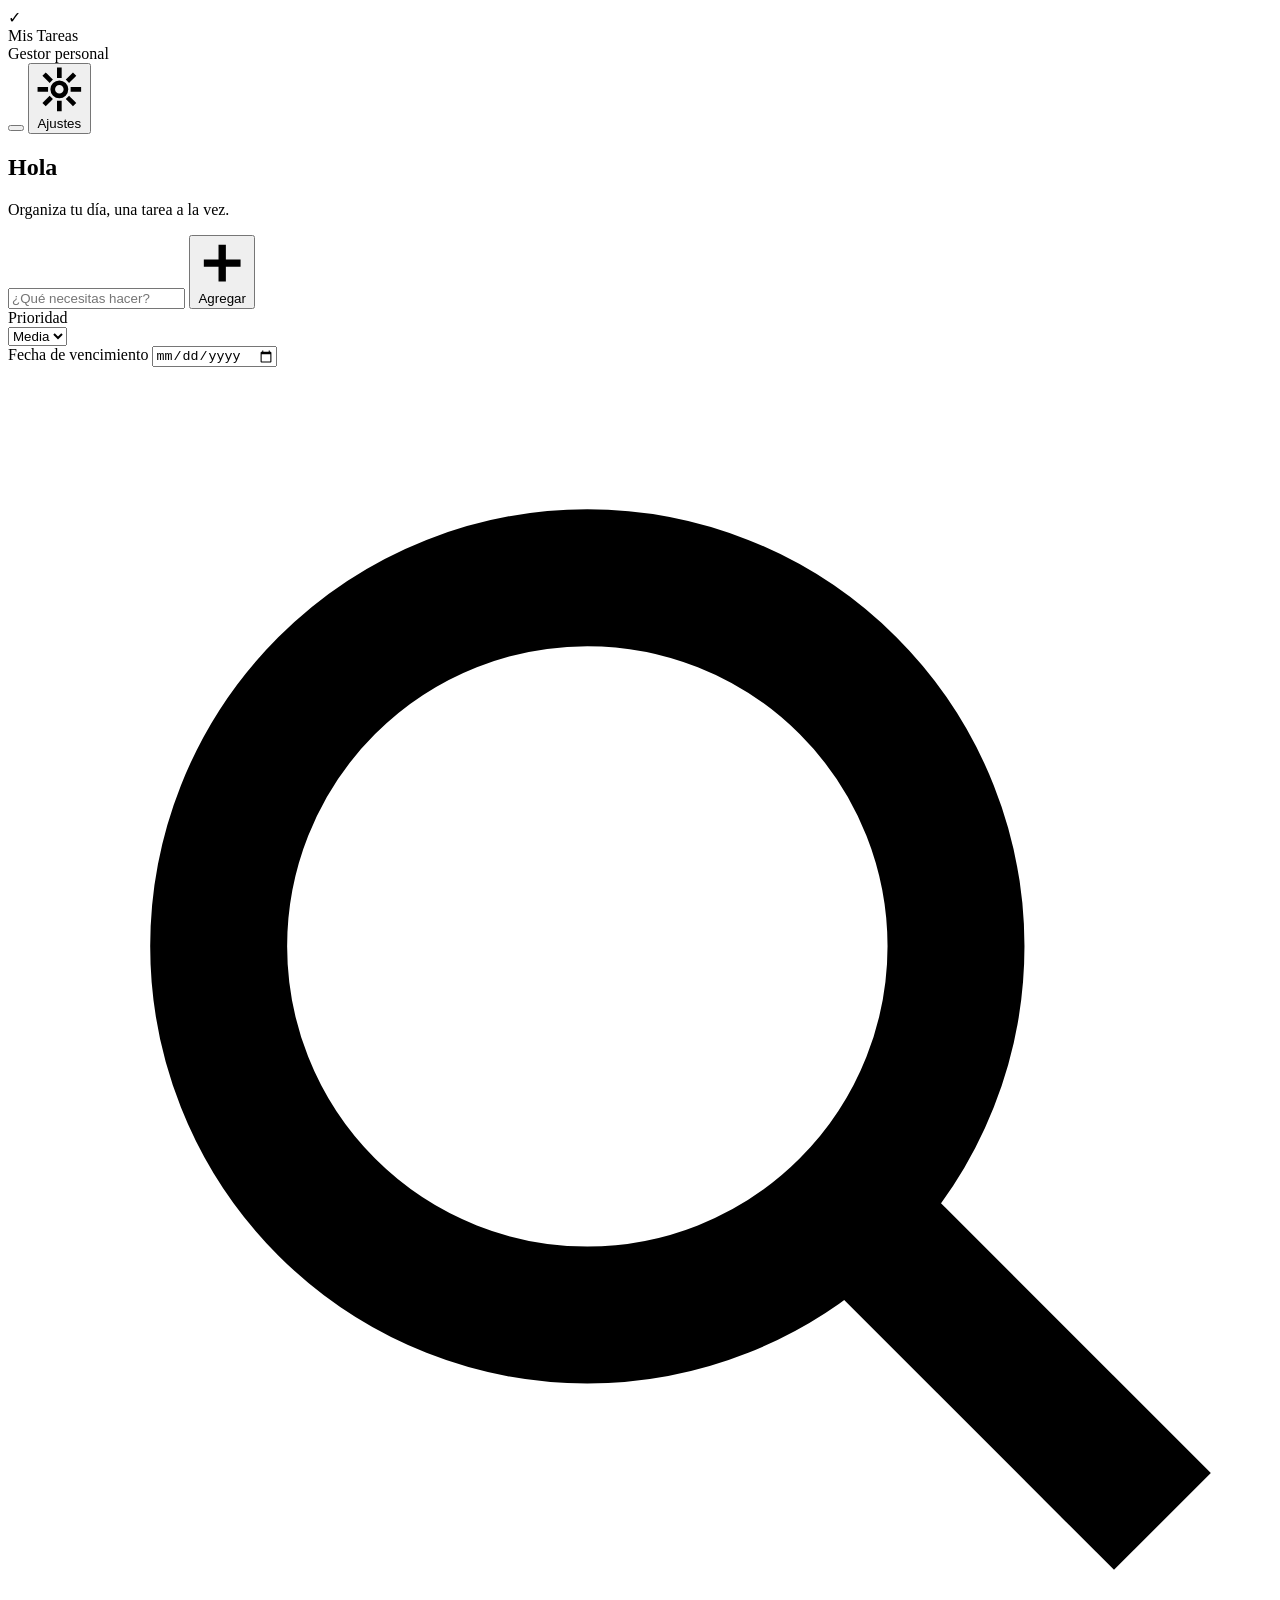
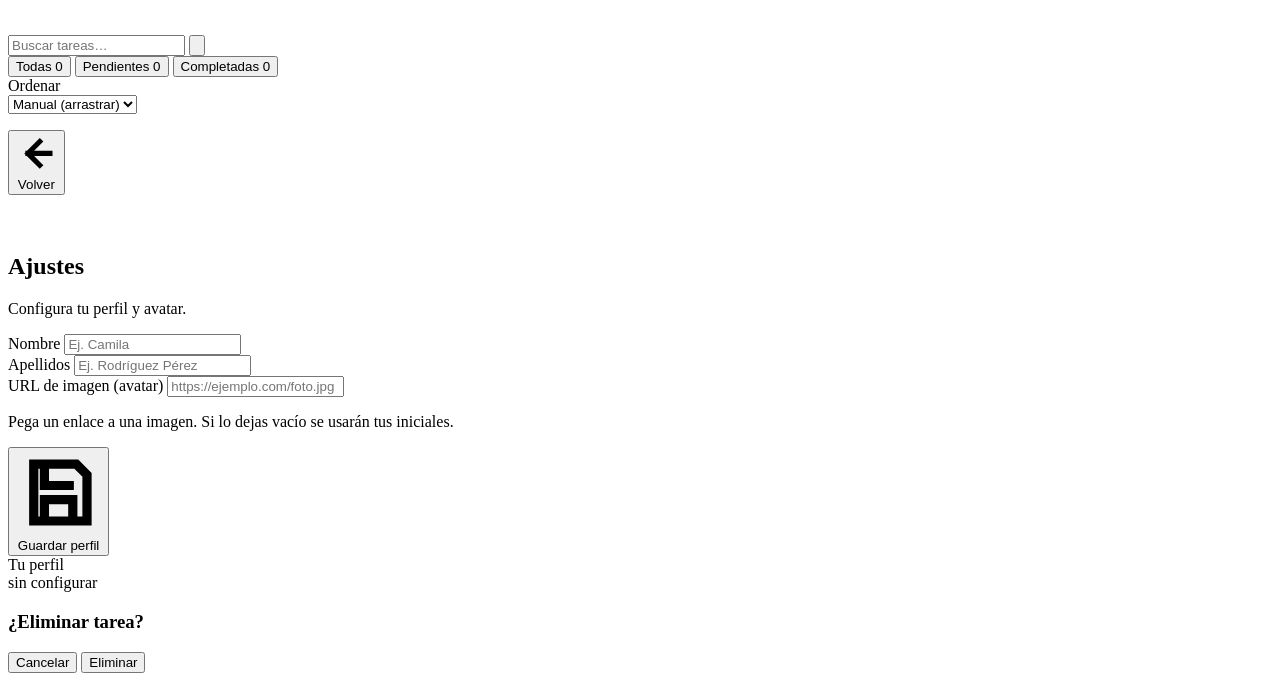
==== index.html @ 5e2b117a "Importar versión inicial del gestor (pre-refactor)" ====
<!DOCTYPE html>
<html lang="es">
<head>
<meta charset="UTF-8">
<meta name="viewport" content="width=device-width, initial-scale=1.0">
<title>Mis Tareas</title>
<link rel="preconnect" href="https://fonts.googleapis.com">
<link rel="preconnect" href="https://fonts.gstatic.com" crossorigin>
<link href="https://fonts.googleapis.com/css2?family=Archivo:wght@400;500;600;700;800;900&family=Space+Mono:wght@400;700&display=swap" rel="stylesheet">
<link rel="stylesheet" href="styles.css">
</head>
<body>
  <div class="shell">

    <!-- ============ CABECERA ============ -->
    <header class="topbar parallax" data-speed="0.015">
      <div class="brand">
        <div class="brand__mark">✓</div>
        <div>
          <div class="brand__title">Mis Tareas</div>
          <div class="brand__sub">Gestor personal</div>
        </div>
      </div>
      <button class="icon-btn" id="themeBtn" aria-label="Cambiar tema"></button>
      <button class="icon-btn" id="settingsBtn" aria-label="Ajustes">
        <svg viewBox="0 0 24 24" fill="none" stroke="currentColor" stroke-width="2.4" stroke-linecap="square"><circle cx="12" cy="12" r="3.4"/><path d="M12 2v3M12 19v3M2 12h3M19 12h3M5 5l2 2M17 17l2 2M19 5l-2 2M7 17l-2 2"/></svg>
        <span>Ajustes</span>
      </button>
      <a href="#" class="avatar" id="avatarBtn" aria-label="Ir a ajustes de perfil"></a>
    </header>

    <!-- ============ VISTA: TAREAS ============ -->
    <main class="view is-active" data-view="tareas">

      <section class="section-head parallax" data-speed="0.02">
        <h2>Hola<span id="greetName"></span></h2>
        <p>Organiza tu día, una tarea a la vez.</p>
      </section>

      <!-- Crear tarea -->
      <form class="panel creator parallax" id="creatorForm" data-speed="0.03" autocomplete="off">
        <div class="creator__row">
          <input class="field" id="newTask" type="text" placeholder="¿Qué necesitas hacer?" aria-label="Nueva tarea" maxlength="160">
          <button type="submit" class="btn btn--primary">
            <svg viewBox="0 0 24 24" fill="none" stroke="currentColor" stroke-width="3.5" stroke-linecap="square"><path d="M12 5v14M5 12h14"/></svg>
            Agregar
          </button>
        </div>
        <div class="creator__opts">
          <div class="opt">
            <label class="label" for="newPrio">Prioridad</label>
            <div class="select-wrap">
              <select class="field field--sm" id="newPrio">
                <option value="alta">Alta</option>
                <option value="media" selected>Media</option>
                <option value="baja">Baja</option>
              </select>
            </div>
          </div>
          <div class="opt">
            <label class="label" for="newDue">Fecha de vencimiento</label>
            <input class="field field--sm" id="newDue" type="date" aria-label="Fecha de vencimiento">
          </div>
        </div>
      </form>

      <!-- Búsqueda -->
      <div class="searchbar parallax" id="searchbar" data-speed="0.022">
        <svg viewBox="0 0 24 24" fill="none" stroke="currentColor" stroke-width="2.6" stroke-linecap="square"><circle cx="11" cy="11" r="7"/><path d="M21 21l-4.5-4.5"/></svg>
        <input class="field" id="search" type="text" placeholder="Buscar tareas…" aria-label="Buscar tareas">
        <button class="searchbar__clear" id="searchClear" type="button" aria-label="Limpiar búsqueda">
          <svg viewBox="0 0 24 24" fill="none" stroke="currentColor" stroke-width="3" stroke-linecap="square"><path d="M6 6l12 12M18 6L6 18"/></svg>
        </button>
      </div>

      <!-- Filtros + orden + contador -->
      <div class="toolbar parallax" data-speed="0.025">
        <div class="filters" role="group" aria-label="Filtrar tareas">
          <button class="chip" data-filter="todas">Todas <span class="chip__count" id="cTodas">0</span></button>
          <button class="chip" data-filter="pendientes">Pendientes <span class="chip__count" id="cPend">0</span></button>
          <button class="chip" data-filter="completadas">Completadas <span class="chip__count" id="cDone">0</span></button>
        </div>
        <div class="toolbar__end">
          <div class="sort-wrap">
            <label class="label" for="sort">Ordenar</label>
            <div class="select-wrap">
              <select class="field" id="sort">
                <option value="manual">Manual (arrastrar)</option>
                <option value="due">Vencimiento</option>
                <option value="priority">Prioridad</option>
                <option value="created">Más recientes</option>
                <option value="alpha">A–Z</option>
              </select>
            </div>
          </div>
          <div class="counter" id="counter"></div>
        </div>
      </div>

      <!-- Lista -->
      <ul class="list" id="list"></ul>

      <!-- Estado vacío -->
      <div class="panel empty parallax" id="empty" data-speed="0.03" hidden>
        <div class="empty__icon">
          <svg viewBox="0 0 24 24" fill="none" stroke="currentColor" stroke-width="2.4" stroke-linecap="square" stroke-linejoin="round"><path d="M3 8l9-5 9 5v8l-9 5-9-5V8z"/><path d="M3 8l9 5 9-5M12 13v8"/></svg>
        </div>
        <div class="empty__title">Sin tareas</div>
        <div class="empty__text" id="emptyText">No tienes tareas todavía. ¡Crea la primera!</div>
      </div>
    </main>

    <!-- ============ VISTA: SETTINGS ============ -->
    <section class="view" data-view="settings">
      <button class="icon-btn" id="backBtn" style="margin-bottom:2.4rem">
        <svg viewBox="0 0 24 24" fill="none" stroke="currentColor" stroke-width="3" stroke-linecap="square"><path d="M14 5l-7 7 7 7M7 12h13"/></svg>
        <span>Volver</span>
      </button>

      <div class="section-head parallax" data-speed="0.02">
        <h2>Ajustes</h2>
        <p>Configura tu perfil y avatar.</p>
      </div>

      <div class="settings-grid">
        <form class="panel form parallax" id="profileForm" data-speed="0.03" autocomplete="off">
          <div class="form__group">
            <label class="label" for="fNombre">Nombre</label>
            <input class="field" id="fNombre" type="text" placeholder="Ej. Camila" maxlength="40">
          </div>
          <div class="form__group">
            <label class="label" for="fApellidos">Apellidos</label>
            <input class="field" id="fApellidos" type="text" placeholder="Ej. Rodríguez Pérez" maxlength="60">
          </div>
          <div class="form__group">
            <label class="label" for="fAvatar">URL de imagen (avatar)</label>
            <input class="field" id="fAvatar" type="url" placeholder="https://ejemplo.com/foto.jpg">
            <p class="help">Pega un enlace a una imagen. Si lo dejas vacío se usarán tus iniciales.</p>
          </div>
          <div class="form__actions">
            <button type="submit" class="btn btn--primary">
              <svg viewBox="0 0 24 24" fill="none" stroke="currentColor" stroke-width="2.6" stroke-linecap="square"><path d="M5 4h12l3 3v13H5zM8 4v6h7M8 20v-6h8v6"/></svg>
              Guardar perfil
            </button>
          </div>
        </form>

        <aside class="panel preview-card parallax" data-speed="0.045">
          <div class="avatar-lg" id="pvAvatar"></div>
          <div class="pv-name" id="pvName">Tu perfil</div>
          <div class="pv-tag" id="pvTag">sin configurar</div>
        </aside>
      </div>
    </section>
  </div>

  <!-- ============ TOASTS ============ -->
  <div class="toasts" id="toasts" aria-live="polite"></div>

  <!-- ============ MODAL ELIMINAR ============ -->
  <div class="modal-bg" id="modal" role="dialog" aria-modal="true" aria-labelledby="modalTitle">
    <div class="modal">
      <h3 id="modalTitle">¿Eliminar tarea?</h3>
      <p id="modalText"></p>
      <div class="modal__actions">
        <button class="btn btn--ghost" id="modalCancel">Cancelar</button>
        <button class="btn btn--danger" id="modalConfirm">Eliminar</button>
      </div>
    </div>
  </div>

  <script src="app.js"></script>
</body>
</html>
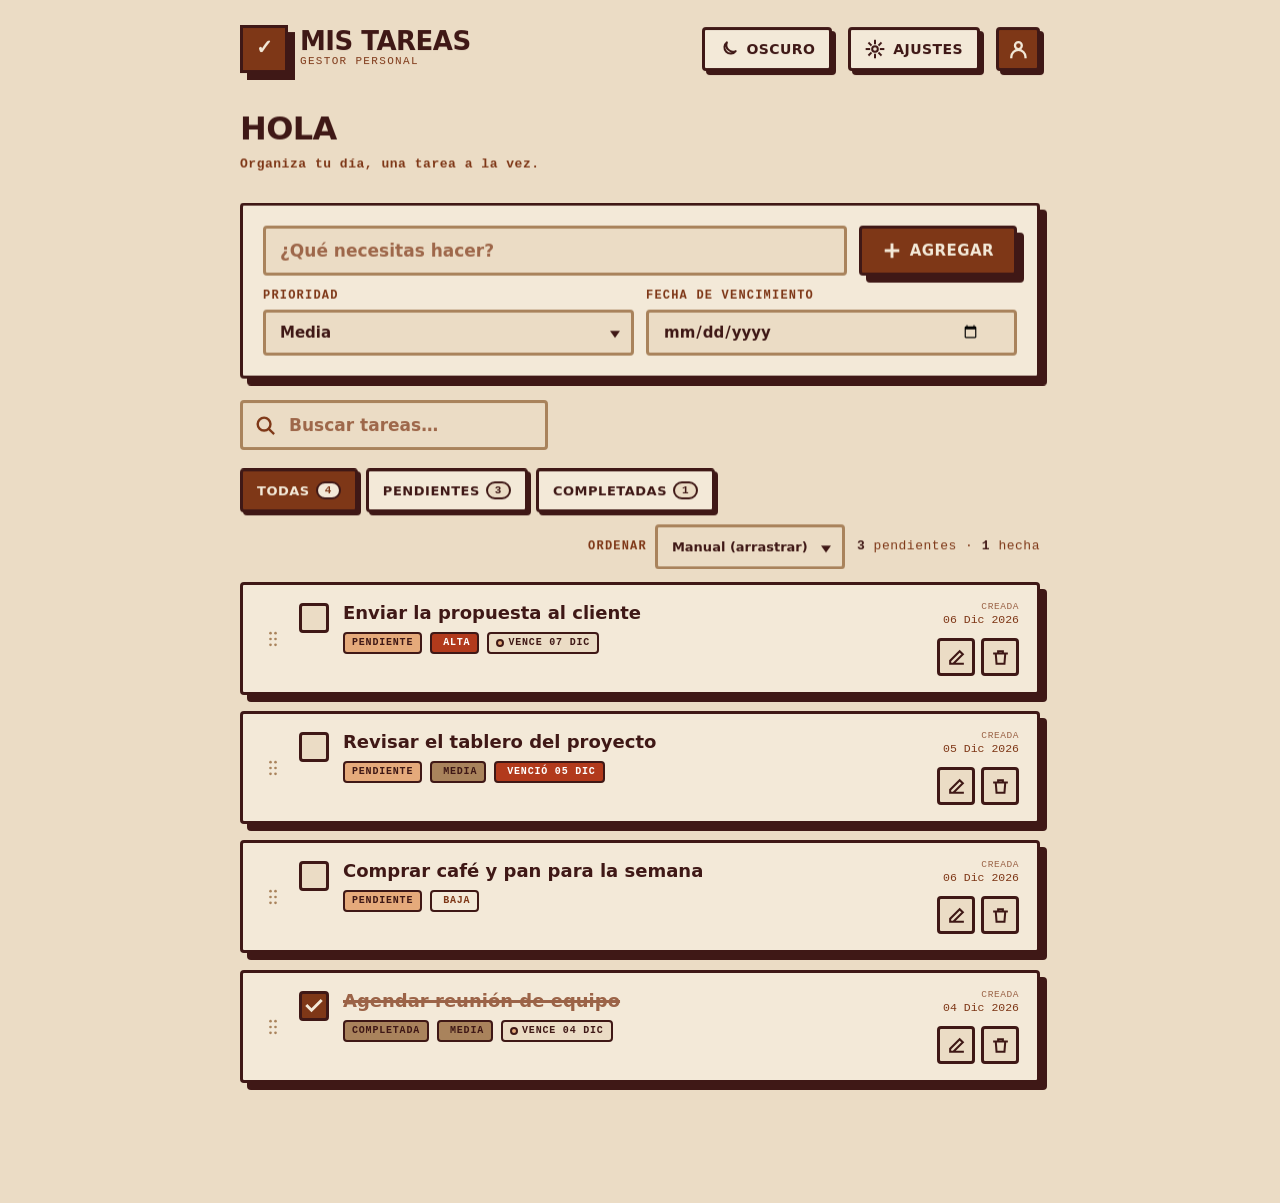
==== commit 7a60db5c: "Reorganizar estructura: css/ y js/ según convención de los demás proyectos" ====
--- a/index.html
+++ b/index.html
@@ -7,7 +7,7 @@
 <link rel="preconnect" href="https://fonts.googleapis.com">
 <link rel="preconnect" href="https://fonts.gstatic.com" crossorigin>
 <link href="https://fonts.googleapis.com/css2?family=Archivo:wght@400;500;600;700;800;900&family=Space+Mono:wght@400;700&display=swap" rel="stylesheet">
-<link rel="stylesheet" href="styles.css">
+<link rel="stylesheet" href="css/styles.css">
 </head>
 <body>
   <div class="shell">
@@ -169,6 +169,6 @@
     </div>
   </div>
 
-  <script src="app.js"></script>
+  <script src="js/app.js"></script>
 </body>
 </html>
--- a/css/styles.css
+++ b/css/styles.css
@@ -0,0 +1,578 @@
+/* ============================================================
+   MIS TAREAS — Sistema Neo-Brutalista
+   Paleta cálida (Heartstory) · base font-size 10px (62.5%)
+   ============================================================ */
+
+/* ---------- Reset ---------- */
+*,
+*::before,
+*::after { box-sizing: border-box; margin: 0; padding: 0; }
+
+html { font-size: 62.5%; -webkit-text-size-adjust: 100%; scroll-behavior: smooth; }
+
+/* ============================================================
+   TOKENS
+   ============================================================ */
+:root {
+  /* Paleta cruda */
+  --linen:   #EBDCC5;
+  --blush:   #E5AA7B;
+  --tan:     #A9835C;
+  --rust:    #7E3717;
+  --leather: #3F1816;
+
+  /* Modo claro (por defecto) */
+  --bg:        var(--linen);
+  --surface:   #F3E9D8;
+  --text:      var(--leather);
+  --text-2:    var(--rust);
+  --detail:    var(--tan);
+  --accent:    var(--rust);
+  --accent-ink:#F3E9D8;
+  --stroke:    var(--leather);
+  --texture-blend: multiply;
+  --texture-opacity: .328;
+
+  /* Estructura neo-brutalista */
+  --bd: .3rem;            /* grosor de borde */
+  --sh: .7rem;            /* desplazamiento de sombra dura */
+  --radius: .4rem;        /* radios limitados */
+
+  /* Tipografía */
+  --sans: 'Archivo', system-ui, sans-serif;
+  --mono: 'Space Mono', ui-monospace, monospace;
+}
+
+[data-theme="dark"] {
+  --bg:        var(--leather);
+  --surface:   #4D201D;
+  --text:      var(--linen);
+  --text-2:    var(--blush);
+  --detail:    var(--rust);
+  --accent:    var(--blush);
+  --accent-ink:#3F1816;
+  --stroke:    #1C0807;
+  --texture-blend: screen;
+  --texture-opacity: .108;
+}
+
+/* ============================================================
+   FONDO + TEXTURA FUSIONADA
+   ============================================================ */
+body {
+  font-family: var(--sans);
+  color: var(--text);
+  background-color: var(--bg);
+  min-height: 100vh;
+  line-height: 1.4;
+  position: relative;
+  overflow-x: hidden;
+  transition: background-color .35s ease, color .35s ease;
+}
+
+/* Capa de textura fija fusionada con el fondo */
+body::before {
+  content: "";
+  position: fixed;
+  inset: 0;
+  background-image: url("assets/textura.jpg");
+  background-size: cover;
+  background-position: center;
+  mix-blend-mode: var(--texture-blend);
+  opacity: var(--texture-opacity);
+  pointer-events: none;
+  z-index: 0;
+  transition: opacity .35s ease;
+}
+
+/* ============================================================
+   LAYOUT
+   ============================================================ */
+.shell {
+  position: relative;
+  z-index: 1;
+  max-width: 84rem;
+  margin: 0 auto;
+  padding: 2.4rem 2rem 12rem;
+}
+
+/* ---------- Cabecera ---------- */
+.topbar {
+  display: flex;
+  align-items: center;
+  gap: 1.6rem;
+  margin-bottom: 3.2rem;
+  flex-wrap: wrap;
+}
+
+.brand { display: flex; align-items: center; gap: 1.2rem; margin-right: auto; }
+
+.brand__mark {
+  width: 4.8rem; height: 4.8rem;
+  display: grid; place-items: center;
+  background: var(--accent);
+  color: var(--accent-ink);
+  border: var(--bd) solid var(--stroke);
+  box-shadow: var(--sh) var(--sh) 0 var(--stroke);
+  font-family: var(--mono);
+  font-weight: 700;
+  font-size: 2rem;
+  flex-shrink: 0;
+}
+
+.brand__title {
+  font-size: 2.6rem;
+  font-weight: 900;
+  letter-spacing: -.02em;
+  text-transform: uppercase;
+  line-height: 1;
+}
+.brand__sub {
+  font-family: var(--mono);
+  font-size: 1.1rem;
+  color: var(--text-2);
+  letter-spacing: .12em;
+  text-transform: uppercase;
+}
+
+/* ---------- Píldoras de control en cabecera ---------- */
+.icon-btn {
+  display: inline-flex; align-items: center; justify-content: center;
+  gap: .8rem;
+  min-height: 4.4rem;
+  padding: 0 1.4rem;
+  background: var(--surface);
+  color: var(--text);
+  font-family: var(--sans);
+  font-weight: 700;
+  font-size: 1.4rem;
+  border: var(--bd) solid var(--stroke);
+  border-radius: var(--radius);
+  box-shadow: .4rem .4rem 0 var(--stroke);
+  cursor: pointer;
+  transition: transform .08s ease, box-shadow .08s ease, background .2s ease;
+  text-transform: uppercase;
+  letter-spacing: .03em;
+}
+.icon-btn svg { width: 2rem; height: 2rem; display: block; }
+.icon-btn:hover { transform: translate(-.2rem,-.2rem); box-shadow: .6rem .6rem 0 var(--stroke); }
+.icon-btn:active { transform: translate(.2rem,.2rem); box-shadow: .15rem .15rem 0 var(--stroke); }
+.icon-btn.is-active { background: var(--accent); color: var(--accent-ink); }
+
+.avatar {
+  width: 4.4rem; height: 4.4rem;
+  border: var(--bd) solid var(--stroke);
+  border-radius: var(--radius);
+  background: var(--accent);
+  color: var(--accent-ink);
+  display: grid; place-items: center;
+  font-family: var(--mono); font-weight: 700; font-size: 1.6rem;
+  overflow: hidden;
+  flex-shrink: 0;
+  box-shadow: .4rem .4rem 0 var(--stroke);
+  cursor: pointer;
+  text-decoration: none;
+  transition: transform .08s ease, box-shadow .08s ease;
+}
+.avatar:hover { transform: translate(-.2rem,-.2rem); box-shadow: .6rem .6rem 0 var(--stroke); }
+.avatar img { width: 100%; height: 100%; object-fit: cover; }
+.avatar .ico-user { width: 60%; height: 60%; }
+.preview-card .avatar-lg .ico-user { width: 58%; height: 58%; }
+
+/* ============================================================
+   PARALLAX — los bloques flotan sobre la textura
+   ============================================================ */
+.parallax { will-change: transform; }
+
+/* ============================================================
+   PANELES / TARJETAS
+   ============================================================ */
+.panel {
+  background: var(--surface);
+  border: var(--bd) solid var(--stroke);
+  border-radius: var(--radius);
+  box-shadow: var(--sh) var(--sh) 0 var(--stroke);
+}
+
+/* ---------- Crear tarea ---------- */
+.creator { padding: 2rem; margin-bottom: 2.4rem; }
+
+.creator__row { display: flex; gap: 1.2rem; align-items: stretch; }
+
+.field {
+  flex: 1;
+  font-family: var(--sans);
+  font-size: 1.7rem;
+  font-weight: 600;
+  color: var(--text);
+  background: var(--bg);
+  border: var(--bd) solid var(--detail);
+  border-radius: var(--radius);
+  padding: 1.2rem 1.4rem;
+  min-height: 5rem;
+  transition: border-color .15s ease, box-shadow .15s ease;
+}
+.field::placeholder { color: var(--text-2); opacity: .7; }
+.field:focus {
+  outline: none;
+  border-color: var(--stroke);
+  box-shadow: 0 0 0 .3rem var(--accent);
+}
+
+.btn {
+  display: inline-flex; align-items: center; justify-content: center; gap: .8rem;
+  font-family: var(--sans);
+  font-weight: 800;
+  font-size: 1.5rem;
+  text-transform: uppercase;
+  letter-spacing: .03em;
+  padding: 0 2rem;
+  min-height: 5rem;
+  border: var(--bd) solid var(--stroke);
+  border-radius: var(--radius);
+  cursor: pointer;
+  white-space: nowrap;
+  transition: transform .08s ease, box-shadow .08s ease, background .2s ease;
+}
+.btn svg { width: 2rem; height: 2rem; }
+.btn--primary { background: var(--accent); color: var(--accent-ink); box-shadow: var(--sh) var(--sh) 0 var(--stroke); }
+.btn--ghost   { background: var(--surface); color: var(--text); box-shadow: .4rem .4rem 0 var(--stroke); }
+.btn--danger  { background: #b23a1c; color: #fff; box-shadow: .4rem .4rem 0 var(--stroke); }
+.btn:hover  { transform: translate(-.2rem,-.2rem); box-shadow: .9rem .9rem 0 var(--stroke); }
+.btn--ghost:hover, .btn--danger:hover { box-shadow: .6rem .6rem 0 var(--stroke); }
+.btn:active { transform: translate(.2rem,.2rem); box-shadow: .15rem .15rem 0 var(--stroke); }
+.btn:focus-visible { outline: none; box-shadow: 0 0 0 .3rem var(--bg), 0 0 0 .6rem var(--accent); }
+
+/* ---------- Opciones del creador: prioridad + vencimiento ---------- */
+.creator__opts {
+  display: flex; gap: 1.2rem; align-items: stretch; margin-top: 1.2rem; flex-wrap: wrap;
+}
+.opt { display: flex; flex-direction: column; gap: .5rem; flex: 1 1 14rem; min-width: 0; }
+.opt > .label { margin-bottom: 0; }
+
+/* Select neo-brutalista */
+.select-wrap { position: relative; }
+.select-wrap::after {
+  content: ""; position: absolute; right: 1.4rem; top: 50%;
+  width: 0; height: 0; transform: translateY(-25%);
+  border-left: .55rem solid transparent; border-right: .55rem solid transparent;
+  border-top: .7rem solid var(--text); pointer-events: none;
+}
+select.field, input[type="date"].field {
+  width: 100%; cursor: pointer; appearance: none; -webkit-appearance: none;
+  padding-right: 3.4rem; font-weight: 700;
+  color-scheme: light;
+}
+[data-theme="dark"] input[type="date"].field { color-scheme: dark; }
+input[type="date"].field { cursor: text; }
+.field.field--sm { min-height: 4.6rem; font-size: 1.5rem; padding-top: .9rem; padding-bottom: .9rem; }
+
+/* ---------- Búsqueda ---------- */
+.searchbar { position: relative; margin-bottom: 1.6rem; }
+.searchbar svg { position: absolute; left: 1.4rem; top: 50%; transform: translateY(-50%); width: 2.2rem; height: 2.2rem; color: var(--text-2); pointer-events: none; }
+.searchbar .field { padding-left: 4.6rem; }
+.searchbar__clear {
+  position: absolute; right: 1rem; top: 50%; transform: translateY(-50%);
+  width: 3.4rem; height: 3.4rem; display: none; place-items: center;
+  background: var(--bg); color: var(--text); border: .2rem solid var(--stroke);
+  border-radius: var(--radius); cursor: pointer;
+}
+.searchbar.has-text .searchbar__clear { display: grid; }
+.searchbar__clear svg { position: static; transform: none; width: 1.6rem; height: 1.6rem; color: currentColor; }
+
+/* ============================================================
+   BARRA DE FILTROS + CONTADOR
+   ============================================================ */
+.toolbar {
+  display: flex; align-items: center; gap: 1.2rem;
+  margin-bottom: 2rem; flex-wrap: wrap;
+}
+.filters { display: flex; gap: .8rem; flex-wrap: wrap; }
+.chip {
+  font-family: var(--sans);
+  font-weight: 700;
+  font-size: 1.3rem;
+  text-transform: uppercase;
+  letter-spacing: .04em;
+  padding: .9rem 1.4rem;
+  min-height: 4.4rem;
+  display: inline-flex; align-items: center; gap: .6rem;
+  background: var(--surface);
+  color: var(--text);
+  border: var(--bd) solid var(--stroke);
+  border-radius: var(--radius);
+  box-shadow: .3rem .3rem 0 var(--stroke);
+  cursor: pointer;
+  transition: transform .08s ease, box-shadow .08s ease, background .2s ease;
+}
+.chip:hover { transform: translate(-.15rem,-.15rem); box-shadow: .5rem .5rem 0 var(--stroke); }
+.chip:active { transform: translate(.1rem,.1rem); box-shadow: .1rem .1rem 0 var(--stroke); }
+.chip.is-active { background: var(--accent); color: var(--accent-ink); }
+.chip__count {
+  font-family: var(--mono); font-size: 1.1rem; font-weight: 700;
+  background: var(--bg); color: var(--text);
+  border: .2rem solid var(--stroke);
+  border-radius: 999px; padding: .1rem .7rem; min-width: 2.4rem; text-align: center;
+}
+.chip.is-active .chip__count { background: var(--accent-ink); color: var(--accent); }
+
+.counter {
+  font-family: var(--mono);
+  font-size: 1.3rem;
+  color: var(--text-2);
+  letter-spacing: .04em;
+}
+.counter b { color: var(--text); }
+
+.toolbar__end { display: flex; align-items: center; gap: 1.2rem; margin-left: auto; flex-wrap: wrap; }
+.sort-wrap { position: relative; display: flex; align-items: center; gap: .8rem; }
+.sort-wrap > .label { margin-bottom: 0; white-space: nowrap; }
+.sort-wrap .select-wrap { min-width: 16rem; }
+.sort-wrap select.field { min-height: 4.4rem; font-size: 1.3rem; }
+
+/* ============================================================
+   LISTA DE TAREAS
+   ============================================================ */
+.list { display: flex; flex-direction: column; gap: 1.6rem; list-style: none; }
+
+.task {
+  display: flex;
+  align-items: flex-start;
+  gap: 1.4rem;
+  padding: 1.6rem 1.8rem;
+  background: var(--surface);
+  border: var(--bd) solid var(--stroke);
+  border-radius: var(--radius);
+  box-shadow: var(--sh) var(--sh) 0 var(--stroke);
+  transition: transform .12s ease, box-shadow .12s ease, opacity .2s ease;
+  animation: pop .25s ease both;
+}
+.task:hover { transform: translate(-.2rem,-.2rem); box-shadow: calc(var(--sh) + .2rem) calc(var(--sh) + .2rem) 0 var(--stroke); }
+@keyframes pop { from { opacity: 0; transform: translateY(1rem) scale(.98); } to { opacity: 1; transform: none; } }
+
+/* Checkbox cuadrado */
+.check {
+  flex-shrink: 0;
+  width: 3rem; height: 3rem;
+  margin-top: .2rem;
+  background: var(--bg);
+  border: var(--bd) solid var(--stroke);
+  border-radius: var(--radius);
+  cursor: pointer;
+  display: grid; place-items: center;
+  color: var(--accent-ink);
+  transition: background .15s ease, transform .08s ease;
+}
+.check svg { width: 2rem; height: 2rem; opacity: 0; transform: scale(.4); transition: all .18s ease; }
+.check:hover { transform: scale(1.06); }
+.check:focus-visible { outline: none; box-shadow: 0 0 0 .3rem var(--accent); }
+.task.done .check { background: var(--accent); }
+.task.done .check svg { opacity: 1; transform: scale(1); }
+
+.task__body { flex: 1; min-width: 0; }
+.task__title {
+  font-size: 1.8rem;
+  font-weight: 700;
+  color: var(--text);
+  word-break: break-word;
+  line-height: 1.3;
+  transition: color .2s ease;
+}
+.task.done .task__title { text-decoration: line-through; text-decoration-thickness: .25rem; color: var(--text-2); opacity: .75; }
+
+.task__edit {
+  width: 100%;
+  font-family: var(--sans); font-size: 1.8rem; font-weight: 700;
+  color: var(--text); background: var(--bg);
+  border: var(--bd) solid var(--stroke); border-radius: var(--radius);
+  padding: .7rem 1rem;
+}
+.task__edit:focus { outline: none; box-shadow: 0 0 0 .3rem var(--accent); }
+
+.editor__row { display: flex; gap: 1.2rem; margin-top: 1rem; flex-wrap: wrap; }
+.editor__row .opt { flex: 1 1 13rem; }
+.editor__actions { display: flex; gap: .8rem; margin-top: 1.2rem; }
+.btn--xs { min-height: 4rem; font-size: 1.3rem; padding: 0 1.4rem; }
+.btn--xs svg { width: 1.7rem; height: 1.7rem; }
+.task.editing { box-shadow: var(--sh) var(--sh) 0 var(--stroke); transform: none; }
+.task.editing .task__side .task__actions { opacity: .4; pointer-events: none; }
+
+.task__meta { display: flex; align-items: center; gap: .8rem; margin-top: .8rem; flex-wrap: wrap; }
+.task__badge {
+  font-family: var(--mono); font-size: 1rem; font-weight: 700;
+  text-transform: uppercase; letter-spacing: .08em;
+  padding: .2rem .7rem; border: .2rem solid var(--stroke); border-radius: var(--radius);
+  display: inline-flex; align-items: center; gap: .4rem; white-space: nowrap;
+}
+.task__badge--pend { background: var(--blush); color: var(--leather); }
+.task__badge--done { background: var(--tan); color: var(--leather); }
+.task__badge--prio-alta  { background: #b23a1c; color: #fff; }
+.task__badge--prio-media { background: var(--tan); color: var(--leather); }
+.task__badge--prio-baja  { background: transparent; color: var(--text-2); }
+.task__badge--due { background: var(--bg); color: var(--text); }
+.task__badge--due .dot { width: .8rem; height: .8rem; border: .2rem solid var(--stroke); background: var(--blush); border-radius: 50%; }
+.task__badge--overdue { background: #b23a1c; color: #fff; }
+.task__badge--overdue .dot { background: #fff; border-color: #fff; }
+.task.done .task__badge--overdue { background: var(--tan); color: var(--leather); }
+.task.done .task__badge--overdue .dot { background: var(--leather); border-color: var(--stroke); }
+
+/* Manija de arrastre */
+.drag {
+  flex-shrink: 0; width: 2.4rem; align-self: stretch;
+  display: grid; place-items: center;
+  color: var(--detail); cursor: grab;
+  background: none; border: none; padding: 0;
+  touch-action: none;
+}
+.drag svg { width: 2rem; height: 2rem; }
+.drag:hover { color: var(--text); }
+.drag:active { cursor: grabbing; }
+.list.no-drag .drag { opacity: .25; cursor: not-allowed; pointer-events: none; }
+.task.dragging { opacity: .5; box-shadow: none; }
+.task.drag-over { box-shadow: -.4rem -.4rem 0 var(--accent), var(--sh) var(--sh) 0 var(--stroke); }
+
+/* Acciones + fecha (a la derecha) */
+.task__side { display: flex; flex-direction: column; align-items: flex-end; gap: 1rem; flex-shrink: 0; }
+.task__date {
+  font-family: var(--mono);
+  font-size: 1.15rem;
+  color: var(--text-2);
+  text-align: right;
+  line-height: 1.3;
+  white-space: nowrap;
+}
+.task__date span { display: block; font-size: .95rem; opacity: .75; letter-spacing: .06em; text-transform: uppercase; }
+.task__actions { display: flex; gap: .6rem; }
+.act {
+  width: 3.8rem; height: 3.8rem;
+  display: grid; place-items: center;
+  background: var(--bg); color: var(--text);
+  border: var(--bd) solid var(--stroke); border-radius: var(--radius);
+  cursor: pointer;
+  transition: transform .08s ease, box-shadow .08s ease, background .15s ease;
+}
+.act svg { width: 1.9rem; height: 1.9rem; }
+.act:hover { transform: translate(-.15rem,-.15rem); box-shadow: .35rem .35rem 0 var(--stroke); background: var(--accent); color: var(--accent-ink); }
+.act:active { transform: translate(.1rem,.1rem); box-shadow: none; }
+.act:focus-visible { outline: none; box-shadow: 0 0 0 .3rem var(--accent); }
+.act--del:hover { background: #b23a1c; color: #fff; }
+
+/* ============================================================
+   ESTADO VACÍO
+   ============================================================ */
+.empty {
+  padding: 5rem 3rem;
+  text-align: center;
+}
+.empty__icon {
+  width: 7rem; height: 7rem; margin: 0 auto 1.8rem;
+  display: grid; place-items: center;
+  background: var(--bg);
+  border: var(--bd) solid var(--stroke); border-radius: var(--radius);
+}
+.empty__icon svg { width: 3.6rem; height: 3.6rem; }
+.empty__title { font-size: 2.2rem; font-weight: 900; text-transform: uppercase; }
+.empty__text { font-family: var(--mono); font-size: 1.3rem; color: var(--text-2); margin-top: .8rem; }
+
+/* ============================================================
+   SETTINGS
+   ============================================================ */
+.view { display: none; }
+.view.is-active { display: block; }
+
+.section-head { margin-bottom: 2.4rem; }
+.section-head h2 { font-size: 3.2rem; font-weight: 900; text-transform: uppercase; letter-spacing: -.02em; }
+.section-head p { font-family: var(--mono); font-weight: 700; font-size: 1.3rem; color: var(--text-2); margin-top: .4rem; letter-spacing: .04em; }
+
+.settings-grid { display: grid; grid-template-columns: 1fr; gap: 2.4rem; }
+
+.form { padding: 2.4rem; }
+.form__group { margin-bottom: 2rem; }
+.form__group:last-of-type { margin-bottom: 0; }
+.label {
+  display: block; font-family: var(--mono); font-weight: 700;
+  font-size: 1.2rem; text-transform: uppercase; letter-spacing: .1em;
+  color: var(--text-2); margin-bottom: .8rem;
+}
+.help { font-family: var(--mono); font-size: 1.1rem; color: var(--text-2); margin-top: .6rem; opacity: .85; }
+
+.preview-card { padding: 2.4rem; text-align: center; align-self: start; }
+.preview-card .avatar-lg {
+  width: 12rem; height: 12rem; margin: 0 auto 1.6rem;
+  border: var(--bd) solid var(--stroke); border-radius: var(--radius);
+  background: var(--accent); color: var(--accent-ink);
+  display: grid; place-items: center; overflow: hidden;
+  font-family: var(--mono); font-weight: 700; font-size: 4rem;
+  box-shadow: var(--sh) var(--sh) 0 var(--stroke);
+}
+.preview-card .avatar-lg img { width: 100%; height: 100%; object-fit: cover; }
+.preview-card .pv-name { font-size: 2rem; font-weight: 900; text-transform: uppercase; }
+.preview-card .pv-tag { font-family: var(--mono); font-size: 1.2rem; color: var(--text-2); margin-top: .4rem; }
+
+.form__actions { display: flex; gap: 1.2rem; margin-top: 2.6rem; flex-wrap: wrap; }
+
+@media (min-width: 720px) {
+  .settings-grid { grid-template-columns: 1fr 28rem; }
+}
+
+/* ============================================================
+   TOASTS
+   ============================================================ */
+.toasts {
+  position: fixed; left: 50%; bottom: 2.4rem; transform: translateX(-50%);
+  display: flex; flex-direction: column; gap: 1rem; z-index: 60; width: max-content; max-width: 90vw;
+}
+.toast {
+  display: flex; align-items: center; gap: 1rem;
+  background: var(--leather); color: var(--linen);
+  border: var(--bd) solid var(--stroke); border-radius: var(--radius);
+  box-shadow: .6rem .6rem 0 var(--stroke);
+  padding: 1.2rem 1.6rem;
+  font-weight: 700; font-size: 1.4rem;
+  animation: toastIn .25s ease both;
+}
+[data-theme="dark"] .toast { background: var(--blush); color: var(--leather); }
+.toast svg { width: 2rem; height: 2rem; flex-shrink: 0; }
+.toast.out { animation: toastOut .25s ease forwards; }
+@keyframes toastIn { from { opacity: 0; transform: translateY(1.5rem); } to { opacity: 1; transform: none; } }
+@keyframes toastOut { to { opacity: 0; transform: translateY(1.5rem); } }
+
+/* ============================================================
+   MODAL
+   ============================================================ */
+.modal-bg {
+  position: fixed; inset: 0; z-index: 70;
+  background: rgba(31,8,7,.55);
+  display: none; place-items: center; padding: 2rem;
+  backdrop-filter: blur(2px);
+}
+.modal-bg.is-open { display: grid; animation: fade .2s ease; }
+@keyframes fade { from { opacity: 0; } to { opacity: 1; } }
+.modal {
+  background: var(--surface);
+  border: var(--bd) solid var(--stroke); border-radius: var(--radius);
+  box-shadow: 1rem 1rem 0 var(--stroke);
+  padding: 2.6rem; max-width: 42rem; width: 100%;
+  animation: pop .2s ease both;
+}
+.modal h3 { font-size: 2.2rem; font-weight: 900; text-transform: uppercase; margin-bottom: 1rem; }
+.modal p { color: var(--text-2); font-size: 1.5rem; margin-bottom: 2.2rem; word-break: break-word; }
+.modal__actions { display: flex; gap: 1.2rem; justify-content: flex-end; flex-wrap: wrap; }
+
+/* ============================================================
+   RESPONSIVE
+   ============================================================ */
+@media (max-width: 560px) {
+  .brand__title { font-size: 2.1rem; }
+  .creator__row { flex-direction: column; }
+  .btn--primary { width: 100%; }
+  .task { flex-wrap: wrap; }
+  .task__side { width: 100%; flex-direction: row; justify-content: space-between; align-items: center; border-top: .2rem dashed var(--detail); padding-top: 1.2rem; margin-top: .4rem; }
+  .task__date { order: 2; }
+  .counter { margin-left: 0; width: 100%; }
+}
+
+@media (prefers-reduced-motion: reduce) {
+  *, *::before, *::after { animation-duration: .001ms !important; transition-duration: .001ms !important; }
+  .parallax { transform: none !important; }
+}
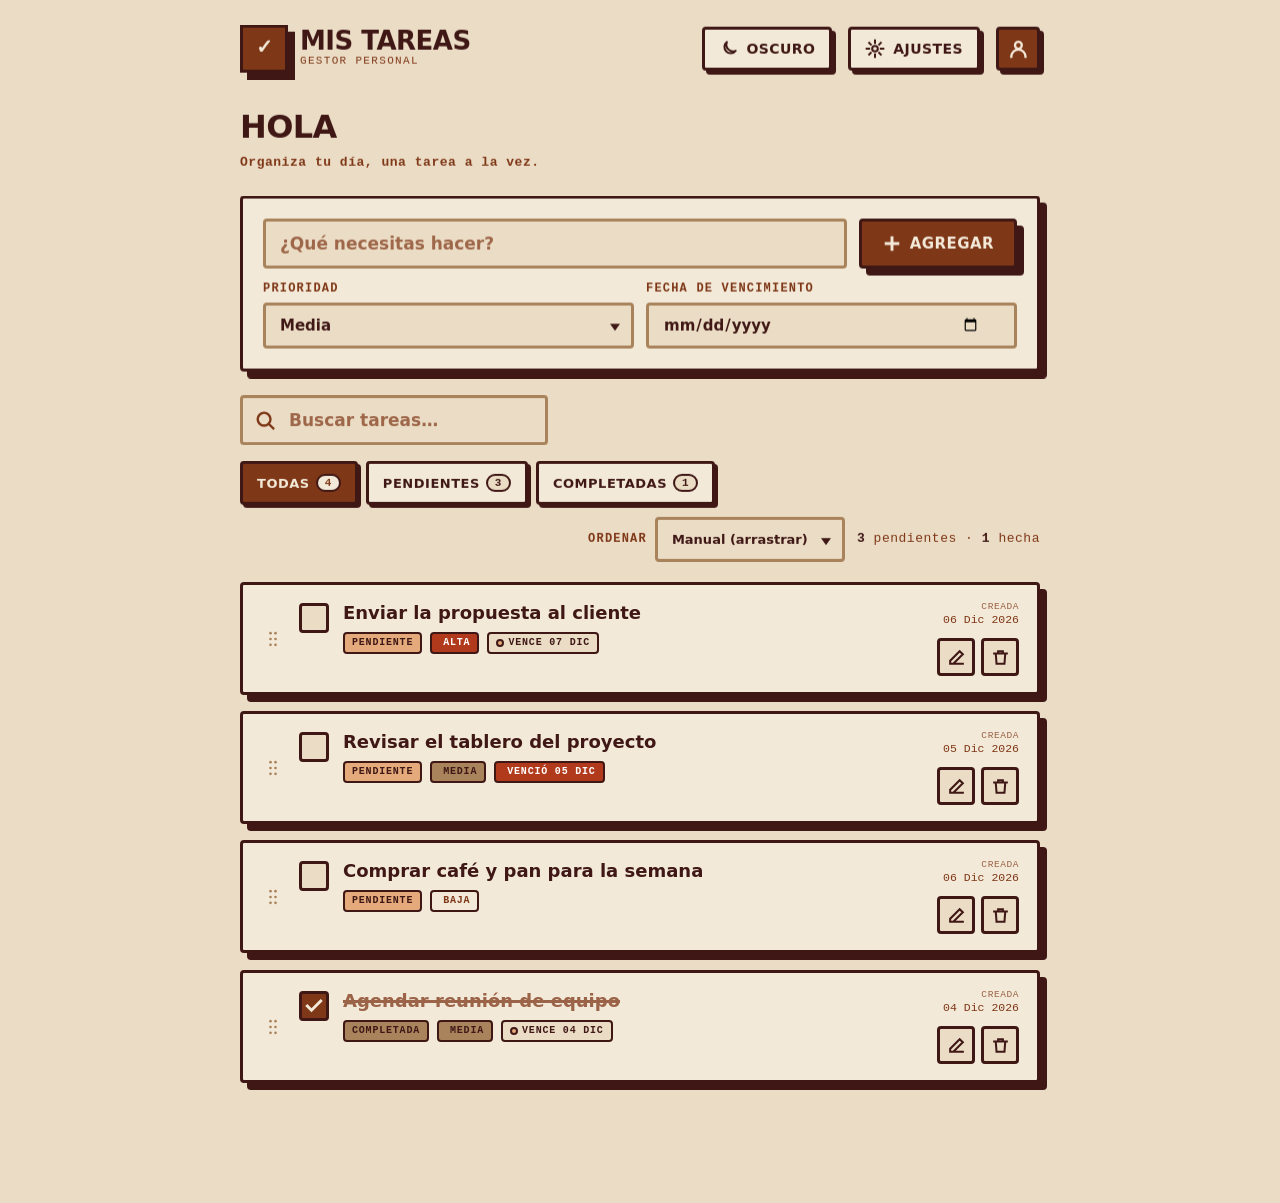
==== commit d2d90e27: "refactor: dividir el monolito en módulos ES (storage, fechas, logica, ui)" ====
--- a/index.html
+++ b/index.html
@@ -169,6 +169,6 @@
     </div>
   </div>
 
-  <script src="js/app.js"></script>
+  <script type="module" src="js/app.js"></script>
 </body>
 </html>
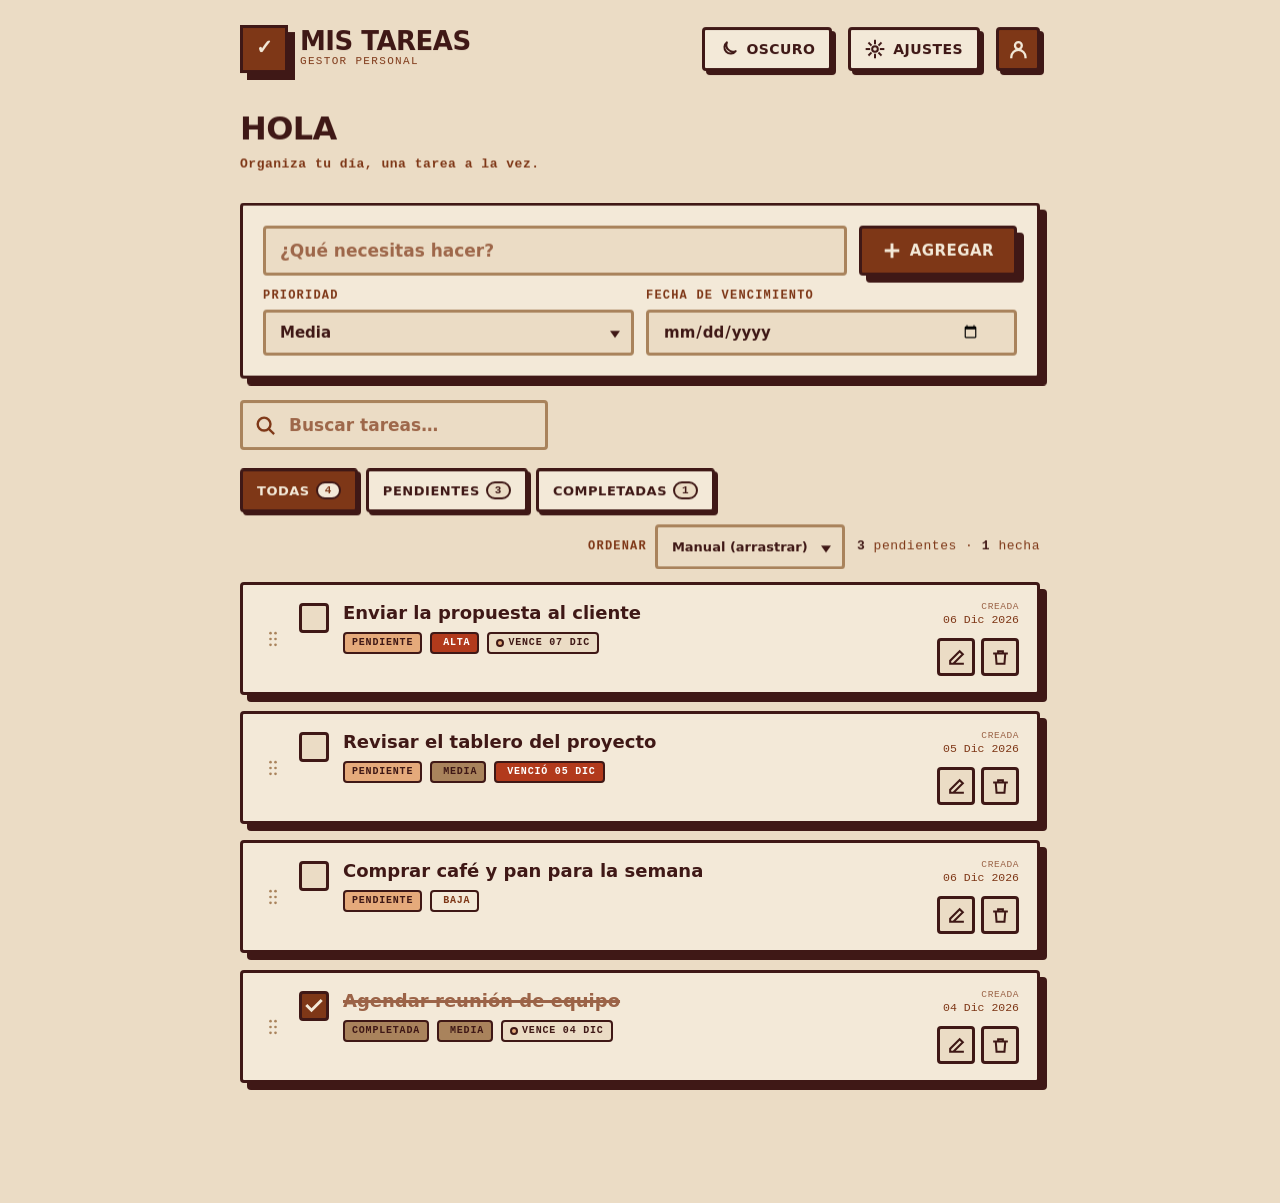
==== commit e5e2cdea: "fix: titulo de marca como h1 para una jerarquia de encabezados correcta" ====
--- a/index.html
+++ b/index.html
@@ -17,7 +17,7 @@
       <div class="brand">
         <div class="brand__mark">✓</div>
         <div>
-          <div class="brand__title">Mis Tareas</div>
+          <h1 class="brand__title">Mis Tareas</h1>
           <div class="brand__sub">Gestor personal</div>
         </div>
       </div>
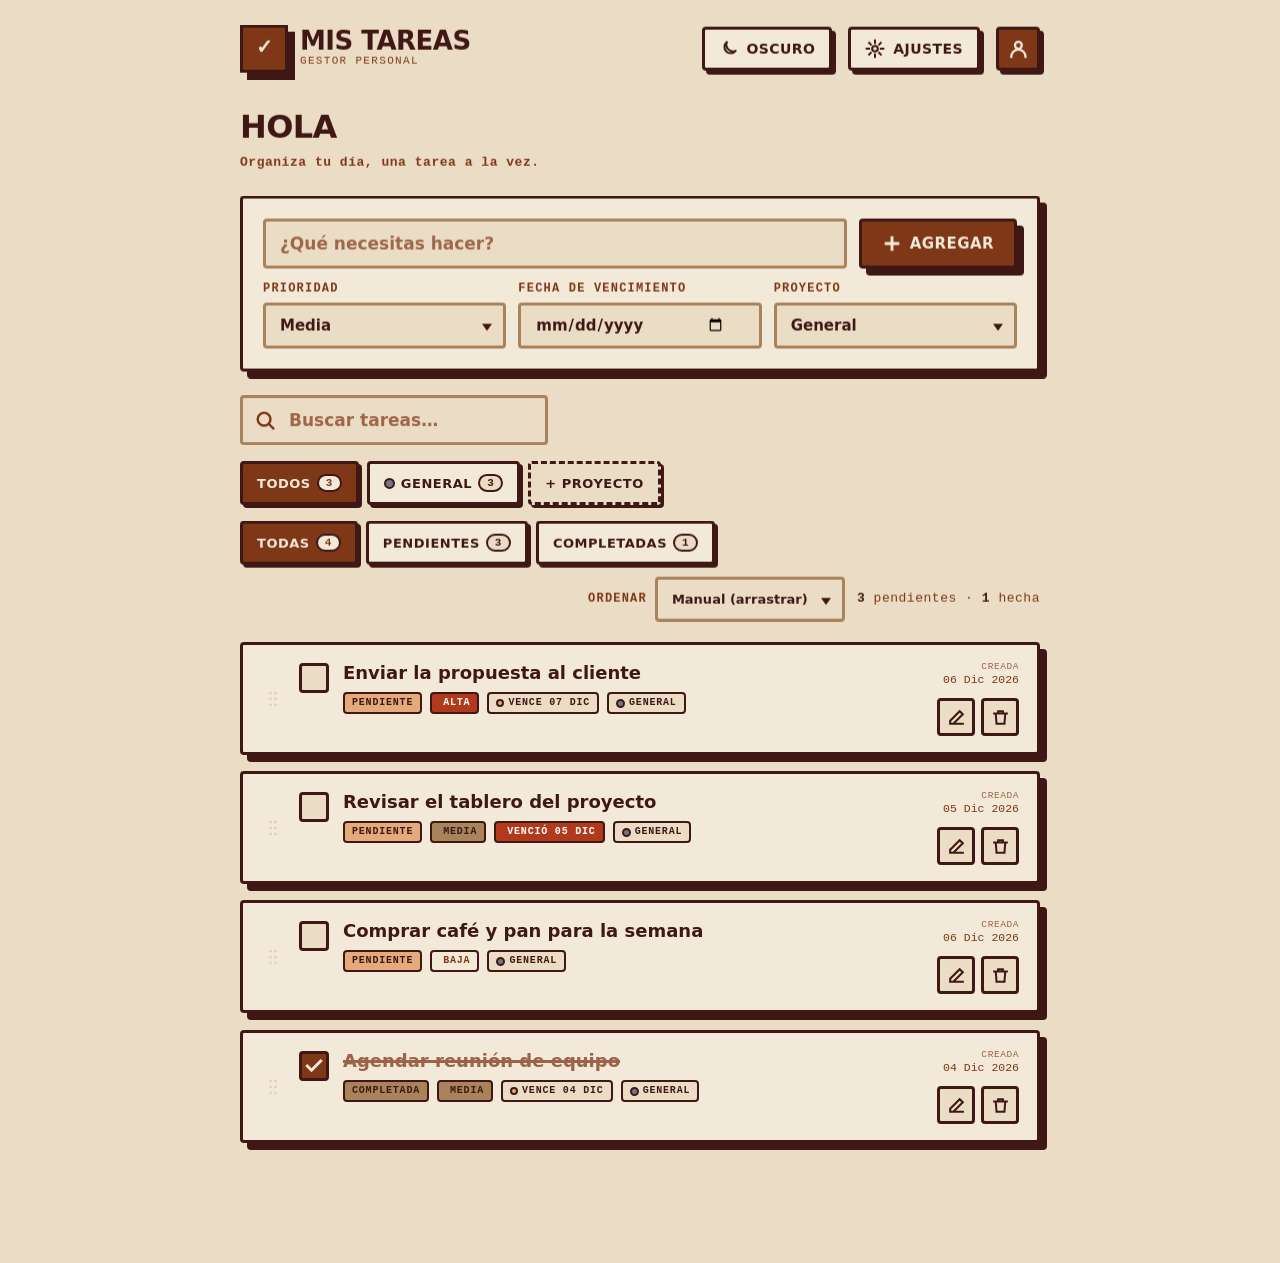
==== commit 6b97d2f6: "feat: UI de proyectos - chips con contador, creacion inline, badge por tarea, eliminacion con reasig" ====
--- a/index.html
+++ b/index.html
@@ -61,6 +61,12 @@
             <label class="label" for="newDue">Fecha de vencimiento</label>
             <input class="field field--sm" id="newDue" type="date" aria-label="Fecha de vencimiento">
           </div>
+          <div class="opt">
+            <label class="label" for="newProj">Proyecto</label>
+            <div class="select-wrap">
+              <select class="field field--sm" id="newProj"></select>
+            </div>
+          </div>
         </div>
       </form>
 
@@ -72,6 +78,9 @@
           <svg viewBox="0 0 24 24" fill="none" stroke="currentColor" stroke-width="3" stroke-linecap="square"><path d="M6 6l12 12M18 6L6 18"/></svg>
         </button>
       </div>
+
+      <!-- Proyectos -->
+      <div class="projects parallax" id="projects" data-speed="0.024" role="group" aria-label="Proyectos"></div>
 
       <!-- Filtros + orden + contador -->
       <div class="toolbar parallax" data-speed="0.025">
--- a/css/styles.css
+++ b/css/styles.css
@@ -576,3 +576,53 @@
   *, *::before, *::after { animation-duration: .001ms !important; transition-duration: .001ms !important; }
   .parallax { transform: none !important; }
 }
+
+/* ============================================================
+   PROYECTOS — chips, mini-form de creación y badge por tarea
+   ============================================================ */
+.projects { display: flex; flex-wrap: wrap; align-items: center; gap: .8rem; margin-bottom: 1.6rem; }
+
+.p-dot {
+  width: 1.1rem; height: 1.1rem; border-radius: 50%;
+  border: .2rem solid var(--stroke); flex-shrink: 0;
+}
+
+.projchip { position: relative; display: inline-flex; }
+.projchip__del {
+  position: absolute; top: -.7rem; right: -.7rem; z-index: 1;
+  width: 2.2rem; height: 2.2rem; border-radius: 50%;
+  border: .2rem solid var(--stroke); background: var(--surface); color: var(--text);
+  font-weight: 900; font-size: 1.4rem; line-height: 1; cursor: pointer;
+  display: grid; place-items: center;
+  opacity: 0; transform: scale(.8);
+  transition: opacity .12s ease, transform .12s ease, background .12s ease;
+}
+/* Visible con ratón (hover) y con teclado (focus): sin hover también
+   aparece al enfocar/tocar el chip gracias a :focus-within. */
+.projchip:hover .projchip__del,
+.projchip:focus-within .projchip__del,
+.projchip__del:focus-visible { opacity: 1; transform: none; }
+.projchip__del:hover { background: #b23a1c; color: #fff; }
+.projchip__del:focus-visible { outline: .3rem solid var(--accent); outline-offset: .1rem; }
+
+.chip--add { border-style: dashed; background: transparent; }
+
+.projform {
+  display: inline-flex; align-items: center; gap: .8rem; flex-wrap: wrap;
+  padding: .6rem .8rem;
+  border: var(--bd) dashed var(--stroke); border-radius: var(--radius);
+  background: var(--surface);
+}
+.projform .field--sm { width: 18rem; }
+.projform__colors { display: inline-flex; gap: .5rem; }
+.swatch { position: relative; cursor: pointer; display: inline-flex; }
+.swatch input { position: absolute; opacity: 0; pointer-events: none; }
+.swatch span {
+  display: block; width: 2.2rem; height: 2.2rem; border-radius: 50%;
+  border: .25rem solid var(--stroke);
+}
+.swatch input:checked + span,
+.swatch input:focus-visible + span { outline: .3rem solid var(--accent); outline-offset: .2rem; }
+
+.task__badge--proj { background: var(--bg); color: var(--text); }
+.task__badge--proj .p-dot { width: .9rem; height: .9rem; }
